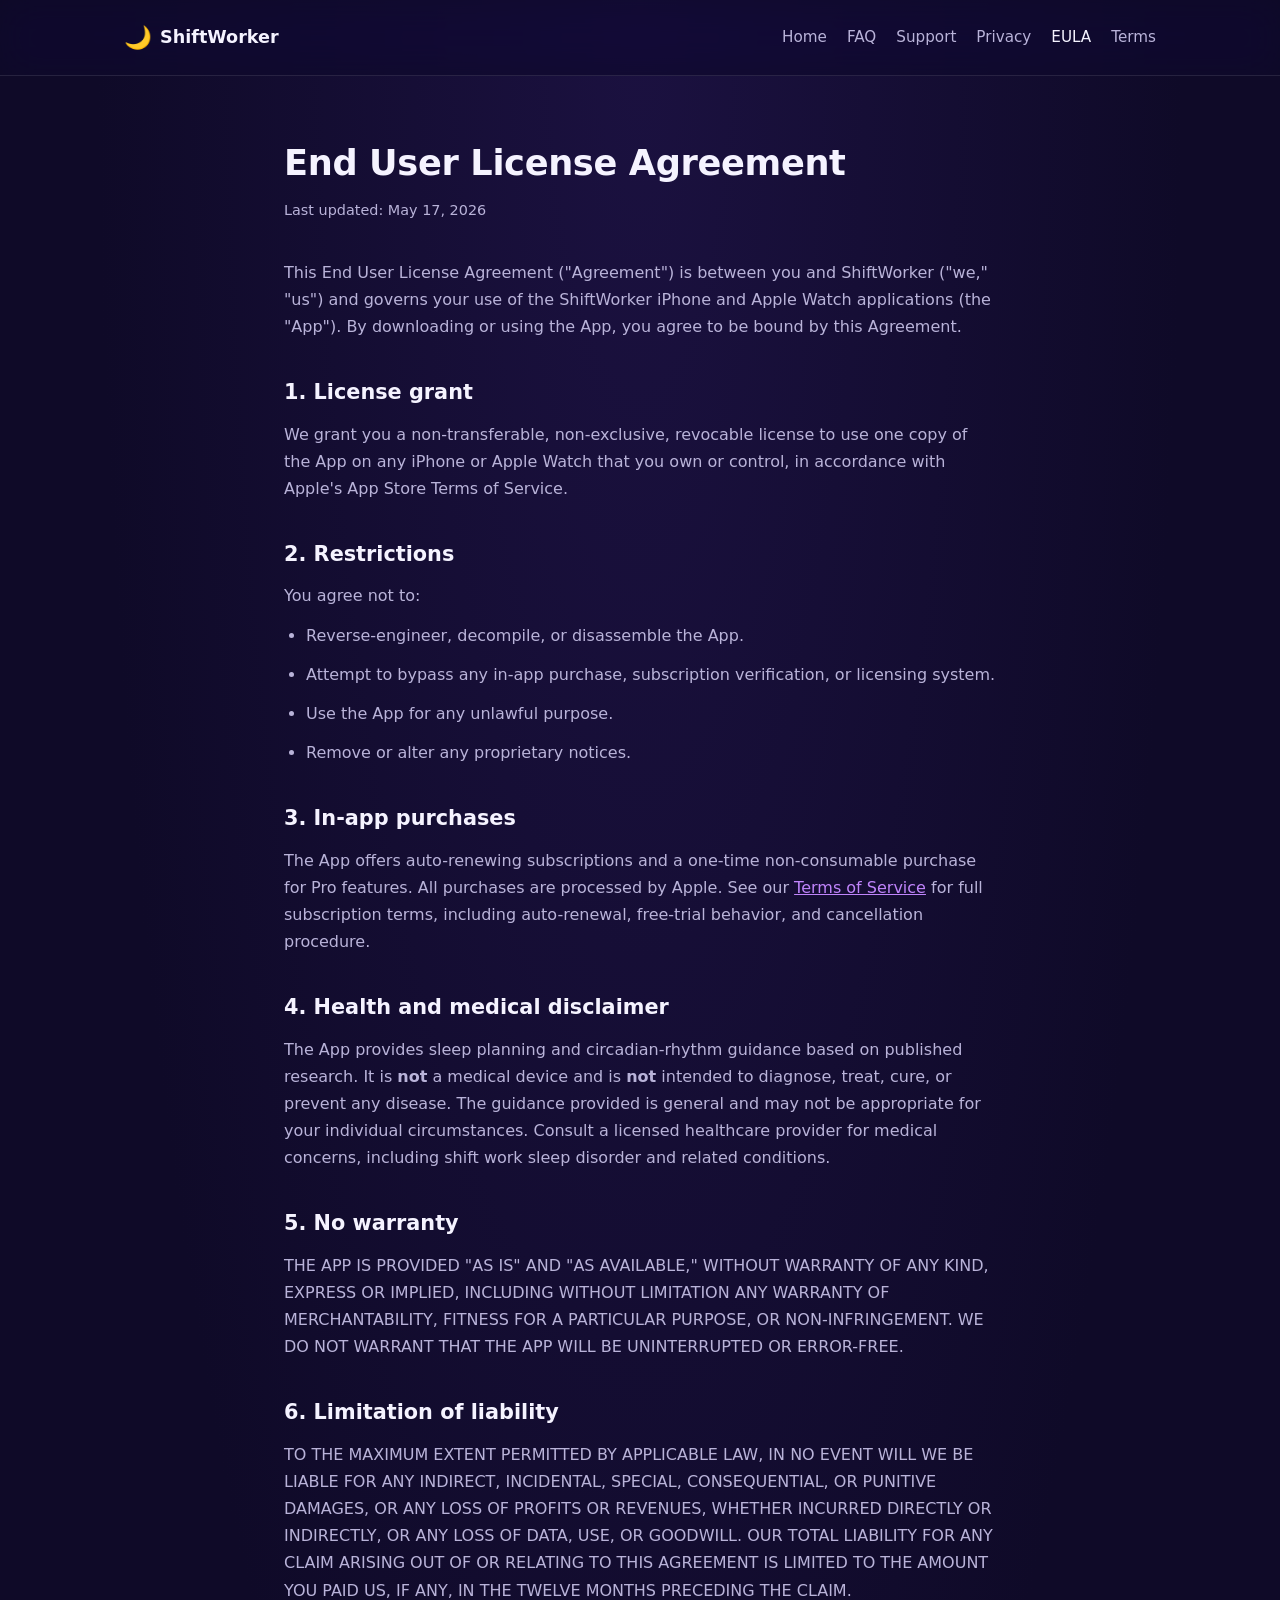
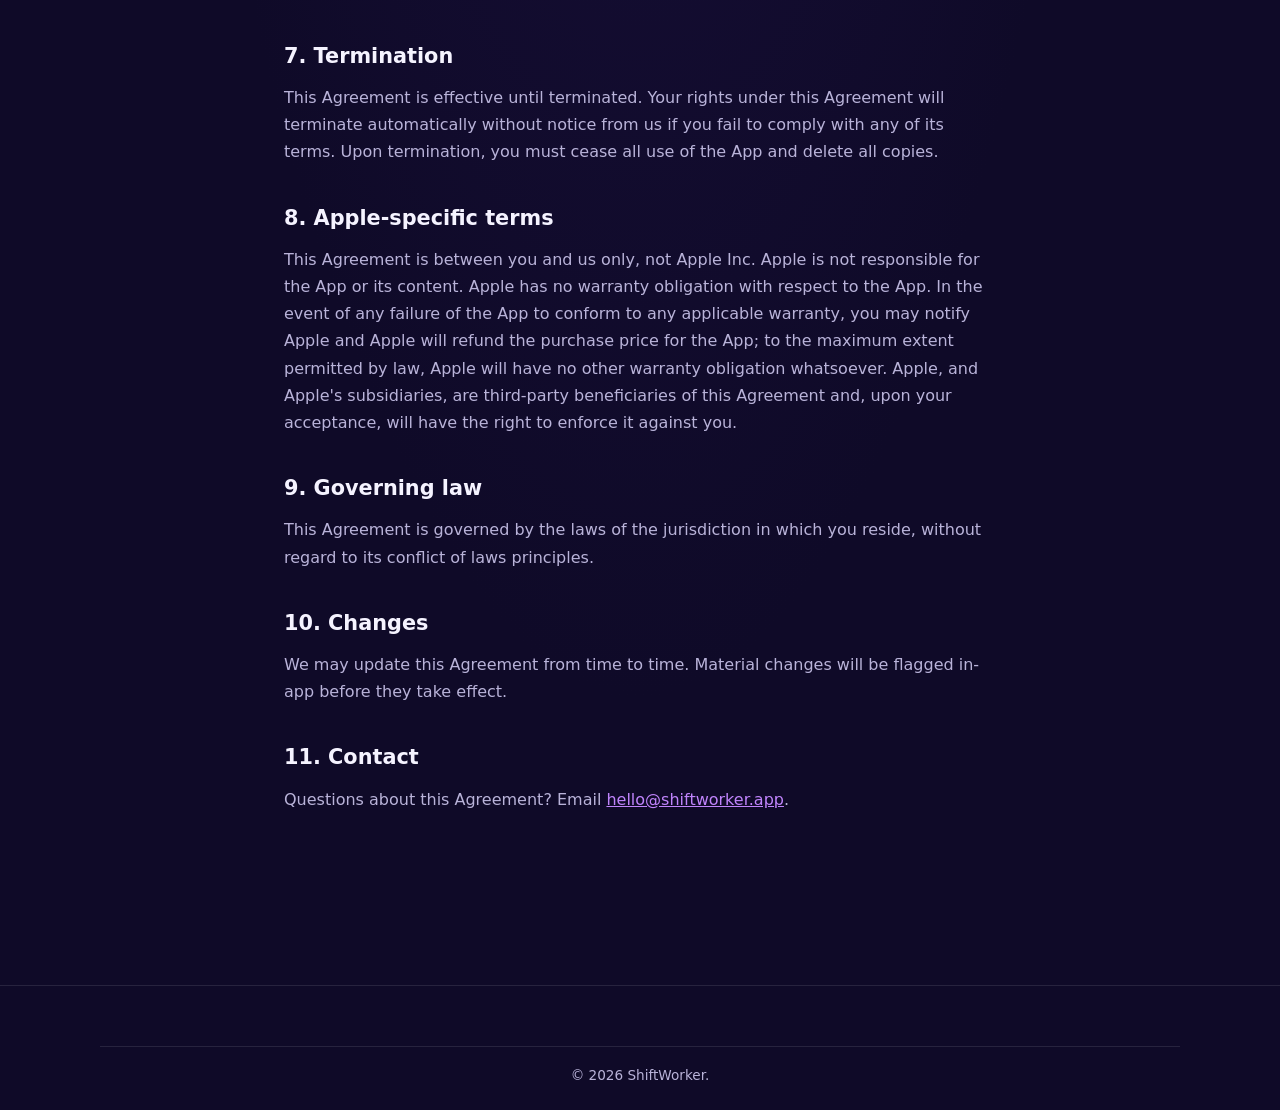
==== eula.html @ 007f1ecf "Add files via upload" ====
<!DOCTYPE html>
<html lang="en">
<head>
  <meta charset="UTF-8">
  <meta name="viewport" content="width=device-width, initial-scale=1.0">
  <title>EULA — ShiftWorker</title>
  <meta name="description" content="ShiftWorker end user license agreement.">
  <link rel="stylesheet" href="styles.css">
</head>
<body>
  <header>
    <nav class="container">
      <a href="/" class="logo"><span class="logo-mark">🌙</span> ShiftWorker</a>
      <div class="nav-links">
        <a href="/">Home</a>
        <a href="/faq.html">FAQ</a>
        <a href="/support.html">Support</a>
        <a href="/privacy.html">Privacy</a>
        <a href="/eula.html" class="active">EULA</a>
        <a href="/terms.html">Terms</a>
      </div>
    </nav>
  </header>

  <main class="container legal">
    <h1>End User License Agreement</h1>
    <p class="updated">Last updated: May 17, 2026</p>

    <p>
      This End User License Agreement ("Agreement") is between you and ShiftWorker ("we," "us") and
      governs your use of the ShiftWorker iPhone and Apple Watch applications (the "App").
      By downloading or using the App, you agree to be bound by this Agreement.
    </p>

    <h2>1. License grant</h2>
    <p>
      We grant you a non-transferable, non-exclusive, revocable license to use one copy of the App
      on any iPhone or Apple Watch that you own or control, in accordance with Apple's App Store
      Terms of Service.
    </p>

    <h2>2. Restrictions</h2>
    <p>You agree not to:</p>
    <ul>
      <li>Reverse-engineer, decompile, or disassemble the App.</li>
      <li>Attempt to bypass any in-app purchase, subscription verification, or licensing system.</li>
      <li>Use the App for any unlawful purpose.</li>
      <li>Remove or alter any proprietary notices.</li>
    </ul>

    <h2>3. In-app purchases</h2>
    <p>
      The App offers auto-renewing subscriptions and a one-time non-consumable purchase for Pro features.
      All purchases are processed by Apple. See our <a href="/terms.html">Terms of Service</a> for full
      subscription terms, including auto-renewal, free-trial behavior, and cancellation procedure.
    </p>

    <h2>4. Health and medical disclaimer</h2>
    <p>
      The App provides sleep planning and circadian-rhythm guidance based on published research. It is
      <strong>not</strong> a medical device and is <strong>not</strong> intended to diagnose, treat,
      cure, or prevent any disease. The guidance provided is general and may not be appropriate for
      your individual circumstances. Consult a licensed healthcare provider for medical concerns,
      including shift work sleep disorder and related conditions.
    </p>

    <h2>5. No warranty</h2>
    <p>
      THE APP IS PROVIDED "AS IS" AND "AS AVAILABLE," WITHOUT WARRANTY OF ANY KIND, EXPRESS OR
      IMPLIED, INCLUDING WITHOUT LIMITATION ANY WARRANTY OF MERCHANTABILITY, FITNESS FOR A
      PARTICULAR PURPOSE, OR NON-INFRINGEMENT. WE DO NOT WARRANT THAT THE APP WILL BE
      UNINTERRUPTED OR ERROR-FREE.
    </p>

    <h2>6. Limitation of liability</h2>
    <p>
      TO THE MAXIMUM EXTENT PERMITTED BY APPLICABLE LAW, IN NO EVENT WILL WE BE LIABLE FOR ANY
      INDIRECT, INCIDENTAL, SPECIAL, CONSEQUENTIAL, OR PUNITIVE DAMAGES, OR ANY LOSS OF PROFITS
      OR REVENUES, WHETHER INCURRED DIRECTLY OR INDIRECTLY, OR ANY LOSS OF DATA, USE, OR GOODWILL.
      OUR TOTAL LIABILITY FOR ANY CLAIM ARISING OUT OF OR RELATING TO THIS AGREEMENT IS LIMITED
      TO THE AMOUNT YOU PAID US, IF ANY, IN THE TWELVE MONTHS PRECEDING THE CLAIM.
    </p>

    <h2>7. Termination</h2>
    <p>
      This Agreement is effective until terminated. Your rights under this Agreement will terminate
      automatically without notice from us if you fail to comply with any of its terms. Upon
      termination, you must cease all use of the App and delete all copies.
    </p>

    <h2>8. Apple-specific terms</h2>
    <p>
      This Agreement is between you and us only, not Apple Inc. Apple is not responsible for the
      App or its content. Apple has no warranty obligation with respect to the App. In the event
      of any failure of the App to conform to any applicable warranty, you may notify Apple and
      Apple will refund the purchase price for the App; to the maximum extent permitted by law,
      Apple will have no other warranty obligation whatsoever. Apple, and Apple's subsidiaries,
      are third-party beneficiaries of this Agreement and, upon your acceptance, will have the
      right to enforce it against you.
    </p>

    <h2>9. Governing law</h2>
    <p>
      This Agreement is governed by the laws of the jurisdiction in which you reside, without
      regard to its conflict of laws principles.
    </p>

    <h2>10. Changes</h2>
    <p>
      We may update this Agreement from time to time. Material changes will be flagged in-app
      before they take effect.
    </p>

    <h2>11. Contact</h2>
    <p>
      Questions about this Agreement? Email
      <a href="mailto:hello@shiftworker.app">hello@shiftworker.app</a>.
    </p>
  </main>

  <footer>
    <div class="container copyright">© 2026 ShiftWorker.</div>
  </footer>
</body>
</html>
---- styles.css ----
/* ShiftWorker — static site styles */

:root {
  --bg: #0f0a28;
  --bg-2: #1b1140;
  --surface: rgba(255, 255, 255, 0.04);
  --surface-2: rgba(255, 255, 255, 0.08);
  --border: rgba(255, 255, 255, 0.10);
  --text: #f5f3ff;
  --text-dim: #b9b3d9;
  --accent: #c084fc;
  --accent-2: #a855f7;
  --moon: #ffe8b4;
}

* { box-sizing: border-box; margin: 0; padding: 0; }

html { scroll-behavior: smooth; }

body {
  background: radial-gradient(ellipse at top, var(--bg-2) 0%, var(--bg) 60%);
  color: var(--text);
  font-family: -apple-system, BlinkMacSystemFont, "SF Pro Display", "Segoe UI", Roboto, system-ui, sans-serif;
  line-height: 1.55;
  min-height: 100vh;
}

.container {
  max-width: 1080px;
  margin: 0 auto;
  padding: 0 24px;
}

/* Header */
header {
  padding: 20px 0;
  position: sticky;
  top: 0;
  background: rgba(15, 10, 40, 0.72);
  backdrop-filter: saturate(180%) blur(20px);
  -webkit-backdrop-filter: saturate(180%) blur(20px);
  border-bottom: 1px solid var(--border);
  z-index: 10;
}
header nav {
  display: flex;
  justify-content: space-between;
  align-items: center;
}
.logo {
  font-weight: 700;
  font-size: 1.1rem;
  text-decoration: none;
  color: var(--text);
  display: inline-flex;
  align-items: center;
  gap: 8px;
}
.logo-mark { font-size: 1.4rem; }
.nav-links { display: flex; gap: 20px; align-items: center; }
.nav-links a {
  color: var(--text-dim);
  text-decoration: none;
  font-size: 0.95rem;
  transition: color 0.2s;
}
.nav-links a:hover, .nav-links a.active { color: var(--text); }
.cta-btn {
  display: inline-block;
  padding: 10px 18px;
  border-radius: 999px;
  background: var(--accent);
  color: #1a0a3e !important;
  font-weight: 600;
  text-decoration: none;
  transition: transform 0.15s, background 0.2s;
}
.cta-btn:hover { transform: translateY(-1px); background: var(--accent-2); color: white !important; }
.cta-btn.ghost {
  background: transparent;
  color: var(--text) !important;
  border: 1px solid var(--border);
}
.cta-btn.primary { background: var(--moon); color: #1a0a3e !important; }

/* Hero */
.hero {
  padding: 100px 0 80px;
  text-align: center;
}
.hero h1 {
  font-size: clamp(2.2rem, 5.5vw, 3.8rem);
  font-weight: 800;
  letter-spacing: -0.02em;
  line-height: 1.1;
  margin-bottom: 18px;
  background: linear-gradient(180deg, #fff 0%, #d6cef5 100%);
  -webkit-background-clip: text;
  background-clip: text;
  -webkit-text-fill-color: transparent;
}
.lede {
  font-size: 1.2rem;
  color: var(--text-dim);
  max-width: 640px;
  margin: 0 auto 30px;
}
.cta-row {
  display: flex;
  gap: 12px;
  justify-content: center;
  flex-wrap: wrap;
  margin-bottom: 16px;
}
.micro {
  color: var(--text-dim);
  font-size: 0.85rem;
}

/* Sections */
section { padding: 80px 0; }
section h2 {
  font-size: clamp(1.7rem, 3.6vw, 2.4rem);
  font-weight: 700;
  letter-spacing: -0.01em;
  margin-bottom: 16px;
  text-align: center;
}
section .lede {
  text-align: center;
  margin-bottom: 50px;
}

/* Grid */
.grid {
  display: grid;
  grid-template-columns: repeat(auto-fit, minmax(260px, 1fr));
  gap: 18px;
  margin-top: 40px;
}
.card {
  background: var(--surface);
  border: 1px solid var(--border);
  border-radius: 18px;
  padding: 26px;
  transition: transform 0.2s, border-color 0.2s, background 0.2s;
}
.card:hover {
  transform: translateY(-3px);
  border-color: rgba(192, 132, 252, 0.4);
  background: var(--surface-2);
}
.card h3 {
  font-size: 1.15rem;
  margin-bottom: 8px;
}
.card p { color: var(--text-dim); font-size: 0.95rem; }
.emoji { font-size: 2rem; margin-bottom: 12px; }

/* Pricing */
.pricing-grid .card { text-align: center; position: relative; }
.pricing-grid .highlight {
  border-color: var(--accent);
  background: linear-gradient(180deg, rgba(192, 132, 252, 0.12) 0%, transparent 100%);
}
.price {
  font-size: 2.2rem;
  font-weight: 800;
  margin: 14px 0 6px;
  color: var(--moon);
}
.price span {
  font-size: 0.9rem;
  font-weight: 500;
  color: var(--text-dim);
}
.badge {
  display: inline-block;
  background: var(--accent);
  color: #1a0a3e;
  font-size: 0.7rem;
  font-weight: 700;
  letter-spacing: 0.04em;
  text-transform: uppercase;
  padding: 4px 10px;
  border-radius: 999px;
  position: absolute;
  top: -10px;
  left: 50%;
  transform: translateX(-50%);
}

/* Tags */
.tags {
  display: flex;
  gap: 10px;
  flex-wrap: wrap;
  justify-content: center;
  list-style: none;
  margin-top: 30px;
}
.tags li {
  background: var(--surface);
  border: 1px solid var(--border);
  border-radius: 999px;
  padding: 8px 16px;
  font-size: 0.92rem;
  color: var(--text);
}

/* Footer */
footer {
  border-top: 1px solid var(--border);
  padding: 60px 0 24px;
  margin-top: 80px;
  color: var(--text-dim);
}
.footer-grid {
  display: grid;
  grid-template-columns: 2fr 1fr 1fr 1fr;
  gap: 40px;
  margin-bottom: 40px;
}
.footer-logo { margin-bottom: 12px; }
footer h4 {
  color: var(--text);
  font-size: 0.95rem;
  margin-bottom: 12px;
}
footer a {
  display: block;
  color: var(--text-dim);
  text-decoration: none;
  font-size: 0.92rem;
  margin-bottom: 6px;
  transition: color 0.2s;
}
footer a:hover { color: var(--text); }
.copyright {
  border-top: 1px solid var(--border);
  padding-top: 18px;
  font-size: 0.85rem;
  text-align: center;
}

/* Legal pages */
.legal {
  padding: 60px 24px 80px;
  max-width: 760px;
  font-size: 1rem;
  color: var(--text);
}
.legal h1 {
  font-size: 2.2rem;
  margin-bottom: 8px;
  letter-spacing: -0.01em;
}
.legal .updated {
  color: var(--text-dim);
  font-size: 0.9rem;
  margin-bottom: 36px;
}
.legal h2 {
  font-size: 1.3rem;
  margin: 36px 0 12px;
  text-align: left;
}
.legal p, .legal li {
  color: var(--text-dim);
  line-height: 1.7;
  margin-bottom: 12px;
}
.legal ul { padding-left: 22px; margin-bottom: 18px; }
.legal a { color: var(--accent); }
.legal em { color: var(--text); }

/* Responsive */
@media (max-width: 720px) {
  .nav-links a:not(.cta-btn) { display: none; }
  .hero { padding: 60px 0 50px; }
  section { padding: 50px 0; }
  .footer-grid { grid-template-columns: 1fr; }
}
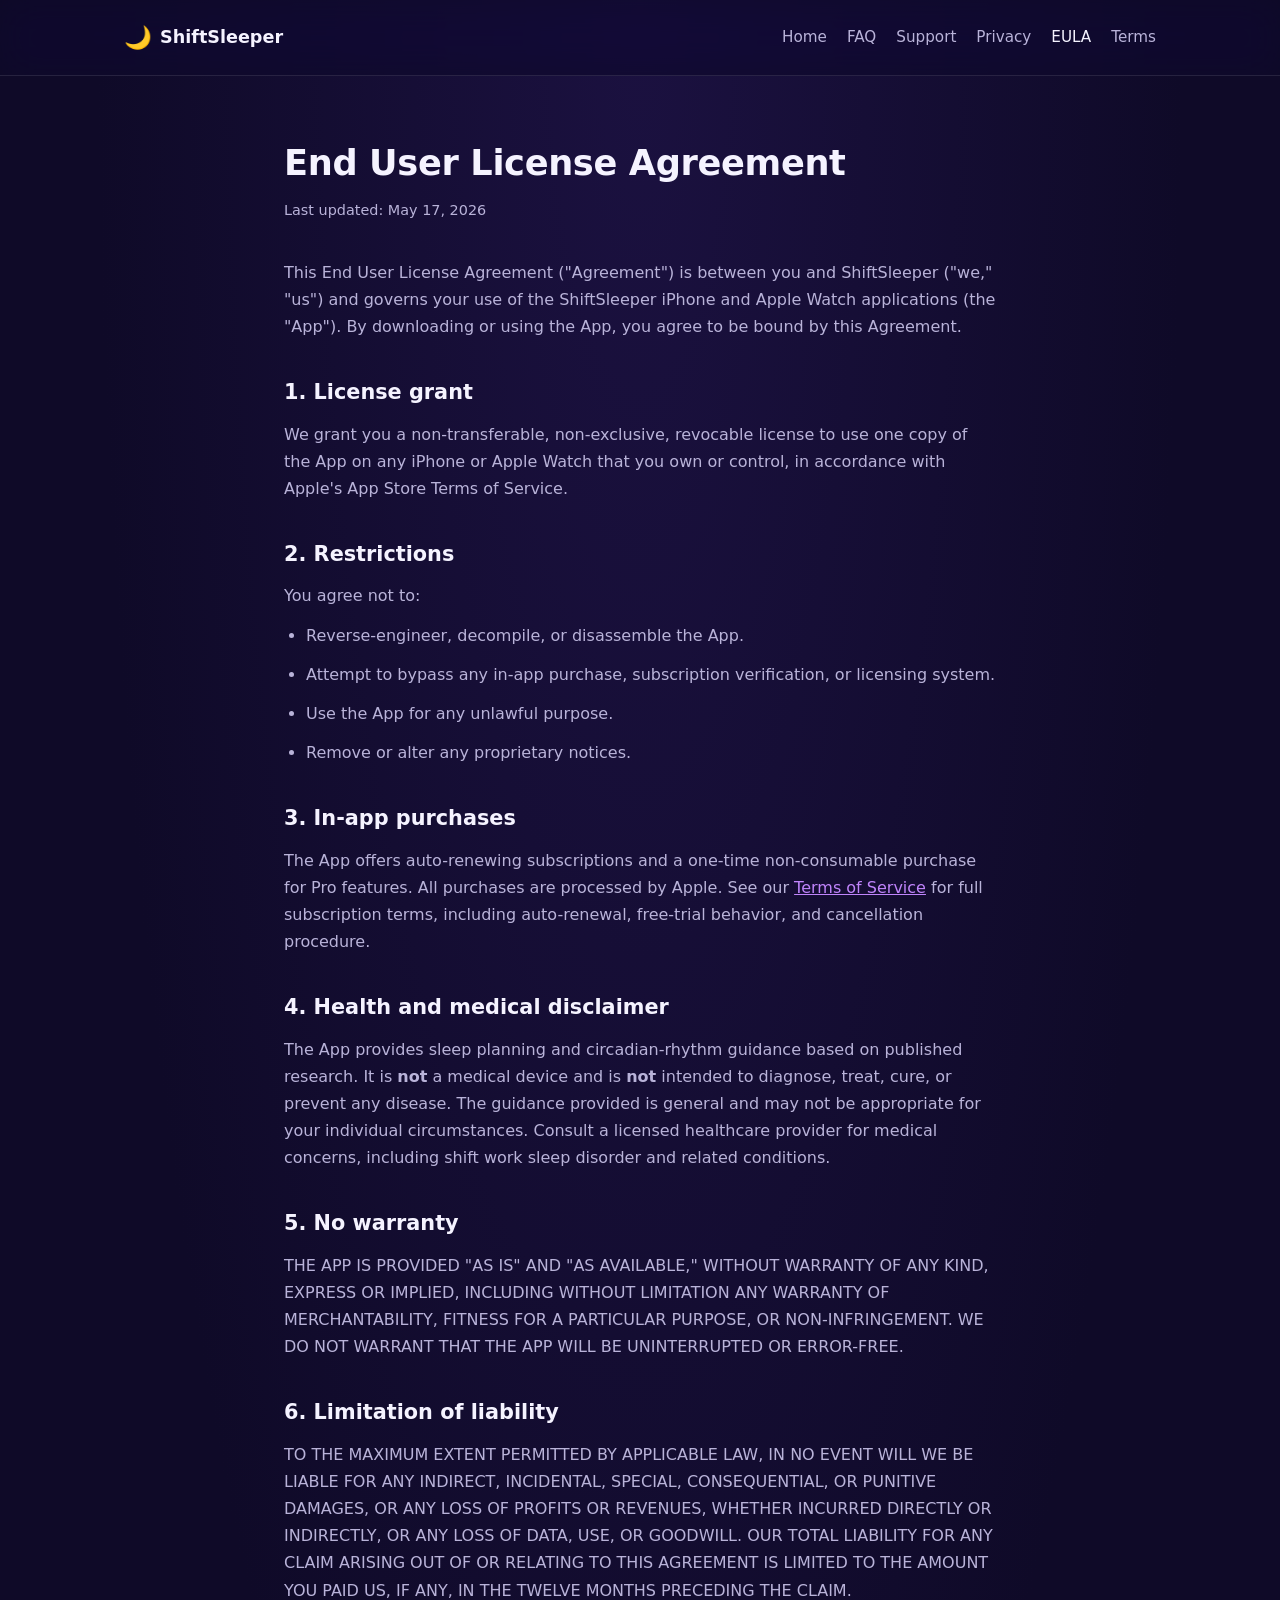
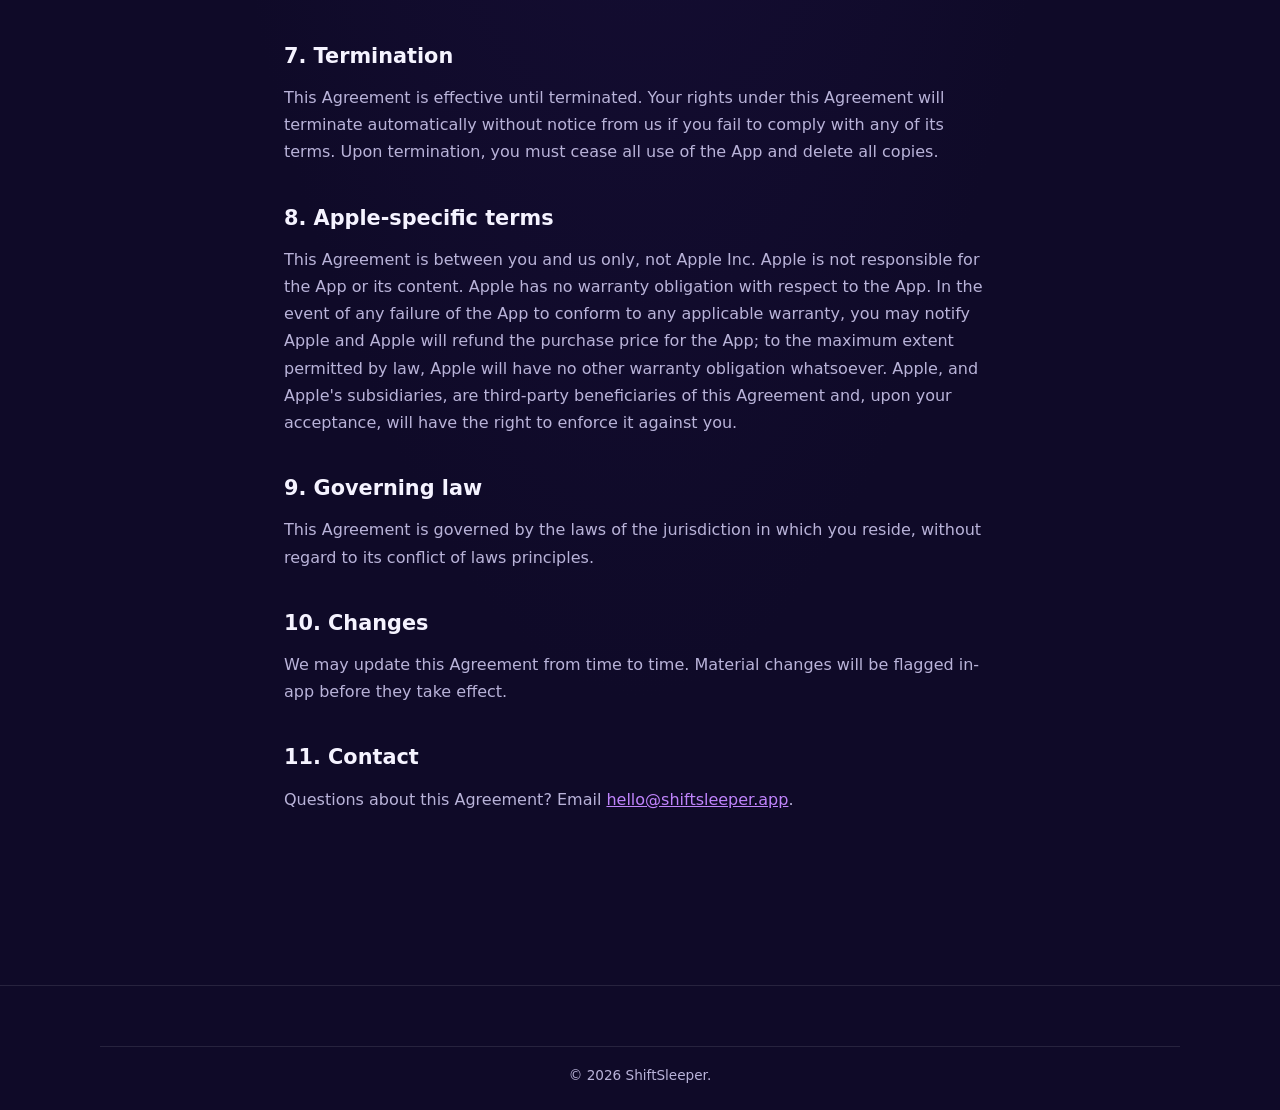
==== commit 044a31cd: "Add files via upload" ====
--- a/eula.html
+++ b/eula.html
@@ -3,14 +3,14 @@
 <head>
   <meta charset="UTF-8">
   <meta name="viewport" content="width=device-width, initial-scale=1.0">
-  <title>EULA — ShiftWorker</title>
-  <meta name="description" content="ShiftWorker end user license agreement.">
+  <title>EULA — ShiftSleeper</title>
+  <meta name="description" content="ShiftSleeper end user license agreement.">
   <link rel="stylesheet" href="styles.css">
 </head>
 <body>
   <header>
     <nav class="container">
-      <a href="/" class="logo"><span class="logo-mark">🌙</span> ShiftWorker</a>
+      <a href="/" class="logo"><span class="logo-mark">🌙</span> ShiftSleeper</a>
       <div class="nav-links">
         <a href="/">Home</a>
         <a href="/faq.html">FAQ</a>
@@ -27,8 +27,8 @@
     <p class="updated">Last updated: May 17, 2026</p>
 
     <p>
-      This End User License Agreement ("Agreement") is between you and ShiftWorker ("we," "us") and
-      governs your use of the ShiftWorker iPhone and Apple Watch applications (the "App").
+      This End User License Agreement ("Agreement") is between you and ShiftSleeper ("we," "us") and
+      governs your use of the ShiftSleeper iPhone and Apple Watch applications (the "App").
       By downloading or using the App, you agree to be bound by this Agreement.
     </p>
 
@@ -114,12 +114,12 @@
     <h2>11. Contact</h2>
     <p>
       Questions about this Agreement? Email
-      <a href="mailto:hello@shiftworker.app">hello@shiftworker.app</a>.
+      <a href="mailto:hello@shiftsleeper.app">hello@shiftsleeper.app</a>.
     </p>
   </main>
 
   <footer>
-    <div class="container copyright">© 2026 ShiftWorker.</div>
+    <div class="container copyright">© 2026 ShiftSleeper.</div>
   </footer>
 </body>
 </html>
